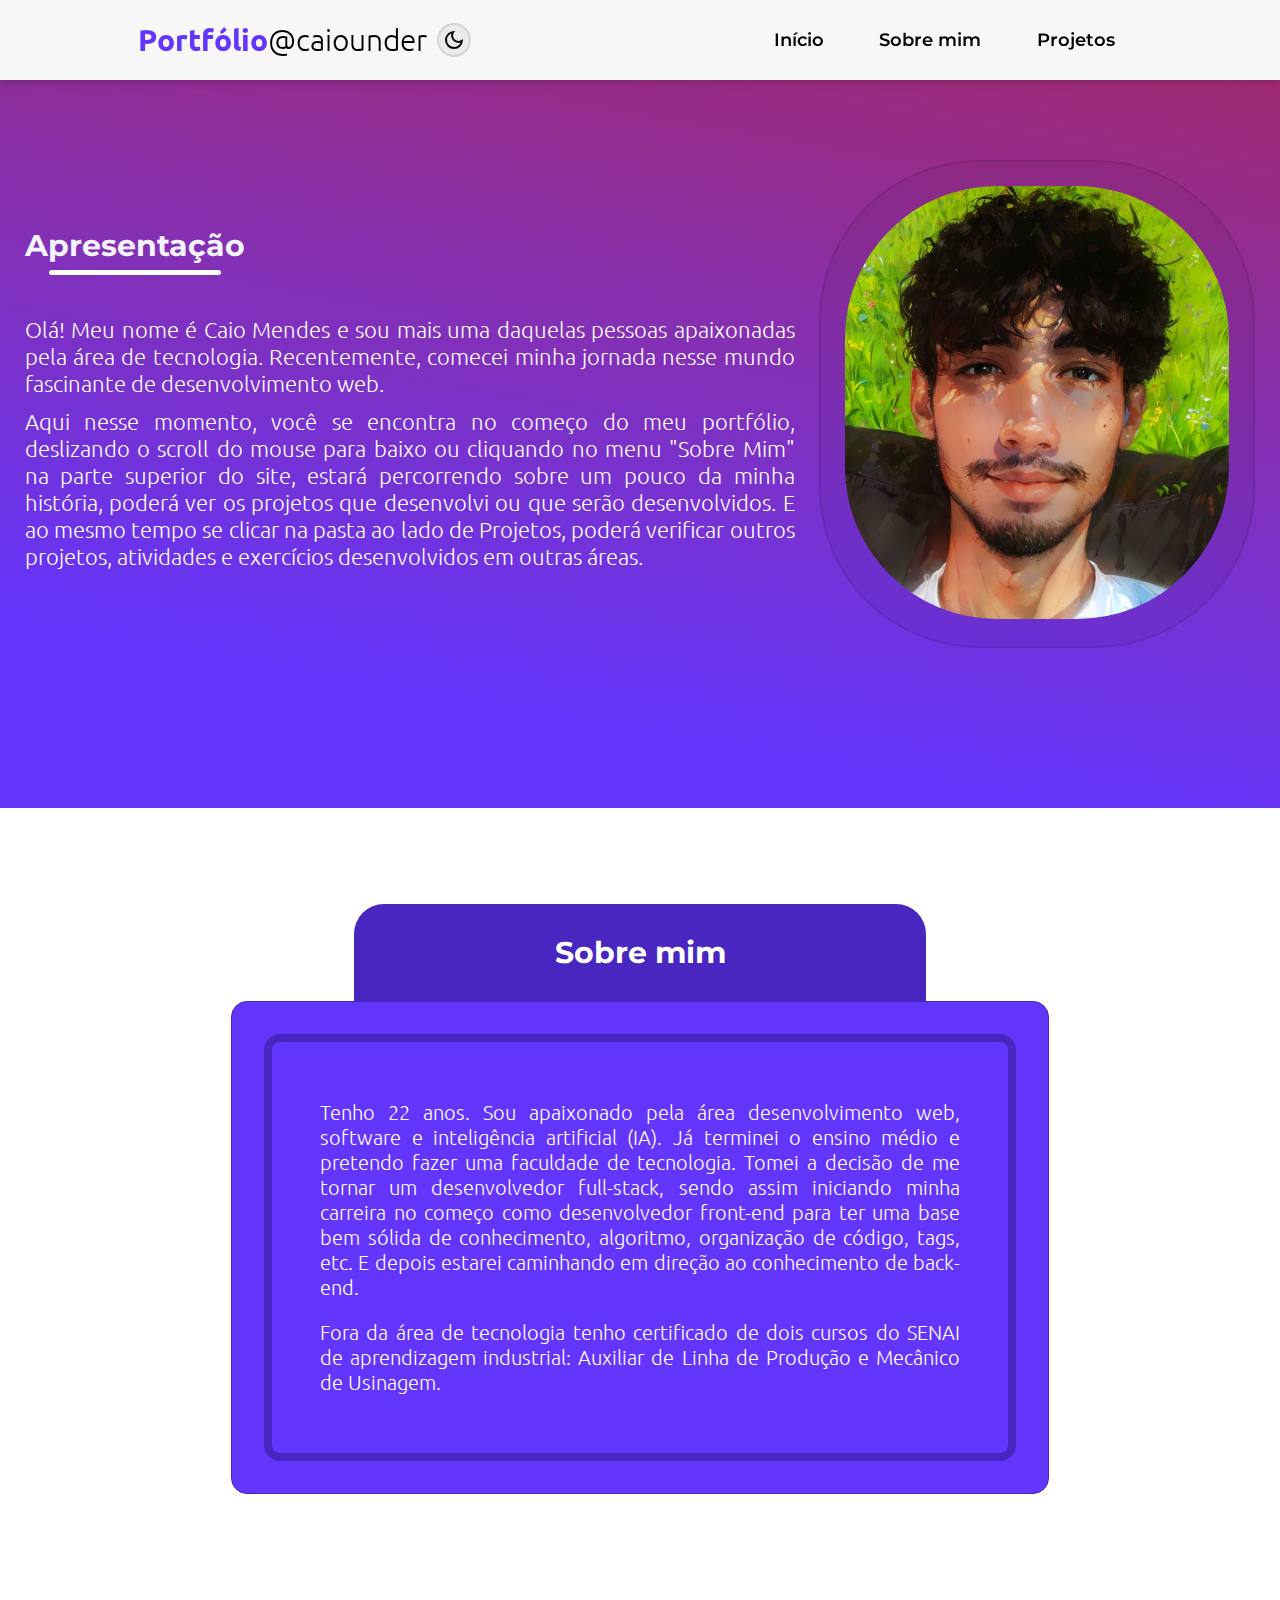
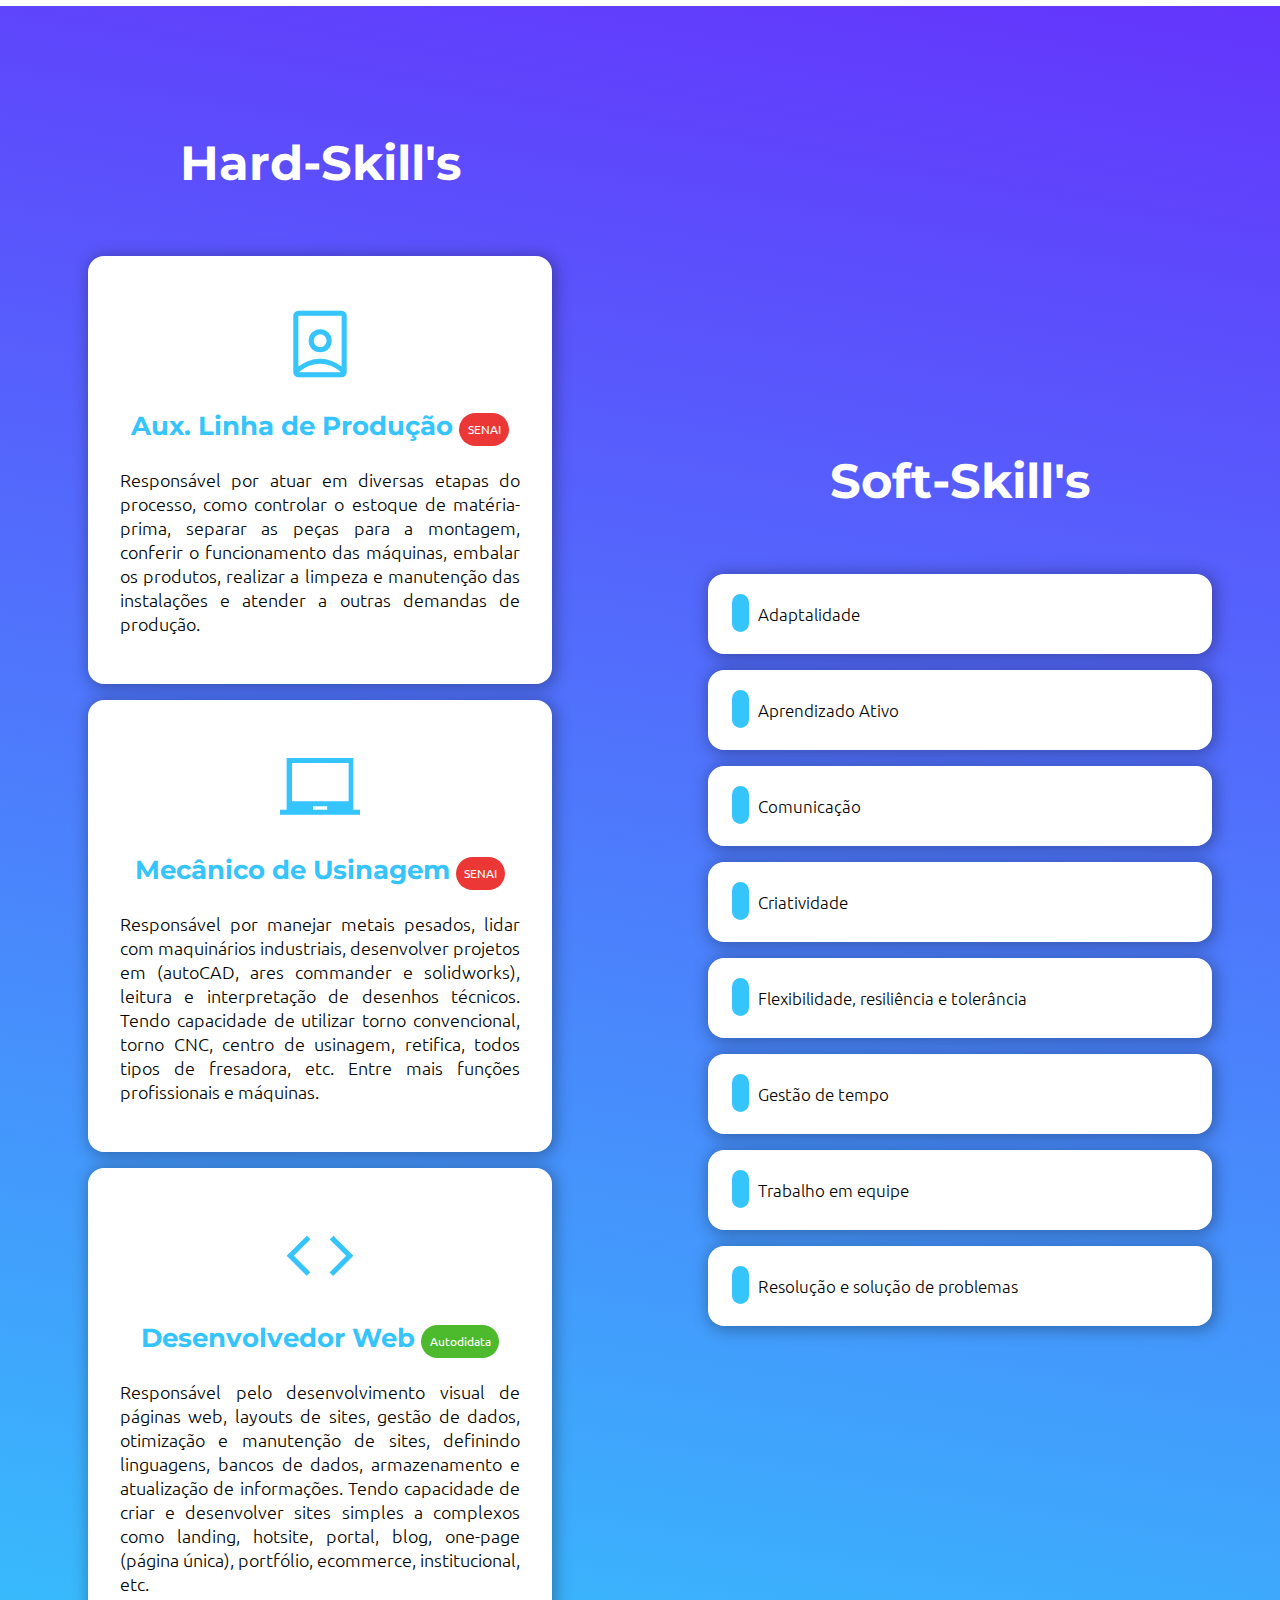
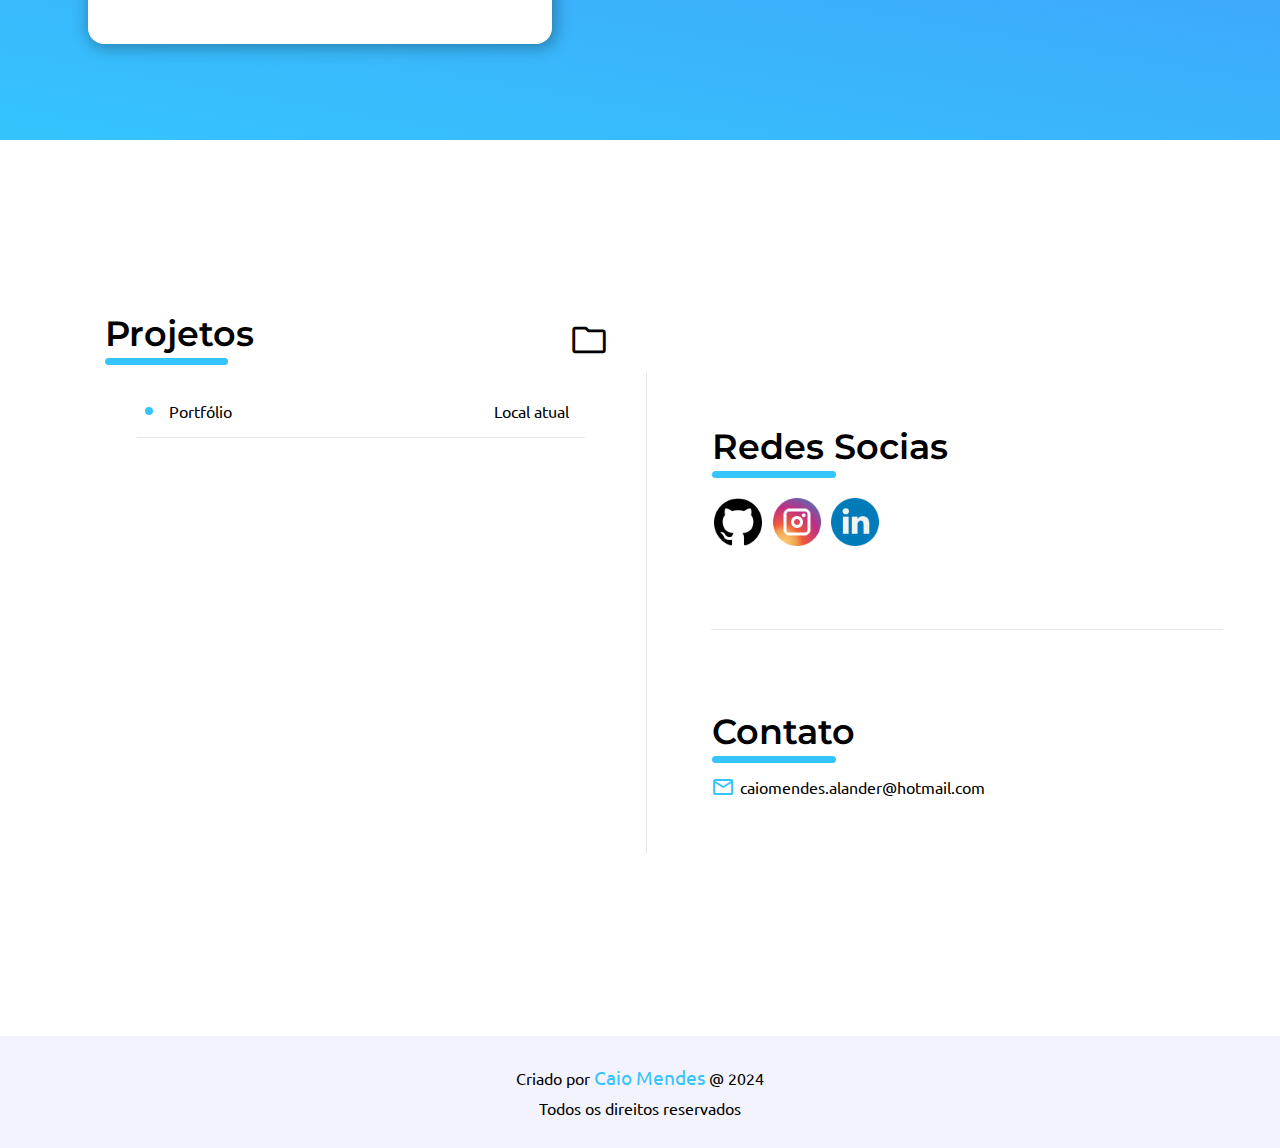
==== index.html @ 7d86c6b4 "portfolio-v1-ok" ====
<!DOCTYPE html>
<html lang="pt-br">
<head>
    <meta charset="UTF-8">
    <meta name="viewport" content="width=device-width, initial-scale=1.0">
    <!--Título da página-->
    <title>Portfólio - Caio Mendes</title>
    <!--Icone-->
    <link rel="apple-touch-icon" sizes="180x180" href="./img/icon/apple-touch-icon.png">
    <link rel="icon" type="image/png" sizes="32x32" href="./img/icon/favicon-32x32.png">
    <link rel="icon" type="image/png" sizes="16x16" href="./img/icon/favicon-16x16.png">
    <!--CSS-->
    <link rel="stylesheet" href="./css/default.css">
    <link rel="stylesheet" href="./css/theme-light.css">
    <!--Google Icon-->
    <link rel="stylesheet" href="https://fonts.googleapis.com/css2?family=Material+Symbols+Outlined:opsz,wght,FILL,GRAD@20..48,100..700,0..1,-50..200" />
</head>
<body>
    <header>
        <div class="titulo-theme">
            <!--Título / Banner Simples-->
            <div class="titulo">Portfólio<span>@caiounder</span></div>
            <div class="titulo titulo-mobile">@caiounder</div>
            <!--Altera o tema da página-->
            <div class="theme"><span class="material-symbols-outlined">dark_mode</span></div>
        </div>
        <div class="menu">
            <ul>
                <li><a href="#presentation">Início</a></li>
                <li><a href="#aboutme">Sobre mim</a></li>
                <li><a href="#projects">Projetos</a></li>
                <!--<li><a href="#development">Desenvolvimento</a></li>--> <!--Adicionando futuramente-->
            </ul>
        </div>
        <div class="menu-mobile"><span class="material-symbols-outlined">menu</span>
            <ul class="sub-menu" id="sub-menu">
                <a href="#presentation"><li>Início</li></a>
                <a href="#aboutme"><li>Sobre mim</li></a>
                <a href="#projects"><li>Projetos</li></a>
                <!--<li><a href="#development">Desenvolvimento</a></li>--> <!--Adicionando futuramente-->
            </ul>
        </div>
    </header>

    <main>
        <section class="config presentation" id="presentation"> <!--Apresentação-->
            <div class="person-photo photo-top">
                <div class="config-photo">
                    <img src="./img/person-photo.png" alt="">
                    <span class="material-symbols-outlined">person</span>
                </div>
            </div>
            <div class="text-apresentation">
                <h1>Apresentação<div class="linha"></div></h1>
                <p> Olá! Meu nome é Caio Mendes e sou mais uma daquelas pessoas apaixonadas pela área de tecnologia. Recentemente, 
                    comecei minha jornada nesse mundo fascinante de desenvolvimento web. </p>
                <p> Aqui nesse momento, você se encontra 
                    no começo do meu portfólio, deslizando o scroll do mouse para baixo ou cliquando no menu "Sobre Mim" na parte superior do site, 
                    estará percorrendo sobre um pouco da minha história, poderá ver os projetos que desenvolvi ou que serão desenvolvidos. 
                    E ao mesmo tempo se clicar na pasta ao lado de Projetos, poderá verificar outros projetos, atividades e exercícios desenvolvidos em outras áreas.</p>
            </div>
            <div class="person-photo">
                <div class="config-photo photo-right">
                    <img src="./img/person-photo.png" alt="">
                    <span class="material-symbols-outlined">person</span>
                </div>
            </div>
        </section>

        <section class="config aboutme" id="aboutme"> <!--Sobre mim-->
            <h1>Sobre mim</h1>
            <div class="aboutme-estilo">
                <div class="aboutme-text">
                    <p> Tenho 22 anos. Sou apaixonado pela área desenvolvimento web, software e inteligência artificial (IA). 
                        Já terminei o ensino médio e pretendo fazer uma faculdade de tecnologia. Tomei a decisão de me tornar um desenvolvedor 
                        full-stack, sendo assim iniciando minha carreira no começo como desenvolvedor front-end para ter uma base bem sólida de 
                        conhecimento, algoritmo, organização de código, tags, etc. E depois estarei caminhando em direção ao conhecimento de back-end.
                    </p>
                    <p> Fora da área de tecnologia tenho certificado de dois cursos do SENAI de aprendizagem industrial: 
                        Auxiliar de Linha de Produção e Mecânico de Usinagem.
                    </p>
                </div>
            </div>

            <div class="aboutCareer">
                <!--Hard-skils-->
                <div class="skillgeral hard-skill">
                    <h1>Hard-Skill's<!--<button>@o que é?</button>--></h1>
                    <div class="card-hardskill">
                        <div class="card auxiliarProducao">
                            <span class="material-symbols-outlined google-icon">person_book</span>
                            <h1>Aux. Linha de Produção<span>SENAI</span></h1>
                            <p> Responsável por atuar em diversas etapas do processo, como controlar o estoque de matéria-prima, 
                                separar as peças para a montagem, conferir o funcionamento das máquinas, embalar os produtos, 
                                realizar a limpeza e manutenção das instalações e atender a outras demandas de produção. </p>
                            <button>Ler mais...</button>
                        </div>
                        <div class="card mecanicoUsinagem">
                            <span class="material-symbols-outlined google-icon">Laptop_Chromebook</span>
                            <h1>Mecânico de Usinagem<span>SENAI</span></h1>
                            <p> Responsável por manejar metais pesados, lidar com maquinários industriais, desenvolver projetos em 
                                (autoCAD, ares commander e solidworks), leitura e interpretação de desenhos técnicos. 
                                Tendo capacidade de utilizar torno convencional, torno CNC, centro de usinagem, retifica, todos tipos
                                de fresadora, etc. Entre mais funções profissionais e máquinas.</p>
                            <button>Ler mais...</button>
                        </div>
                        <div class="card desenvolvimentoWeb">
                            <span class="material-symbols-outlined google-icon">code</span>
                            <h1>Desenvolvedor Web<span>Autodidata</span></h1>
                            <p> Responsável pelo desenvolvimento visual de páginas web, layouts de sites, gestão de dados, otimização e manutenção de sites, 
                                definindo linguagens, bancos de dados, armazenamento e atualização de informações. Tendo capacidade de criar e desenvolver 
                                sites simples a complexos como landing, hotsite, portal, blog, one-page (página única), portfólio, ecommerce, institucional, etc.</p>
                            <button>Ler mais...</button>
                        </div>
                    </div>
                </div>
                <!--Soft-Skilss-->
                <div class="skillgeral soft-skill">
                    <h1>Soft-Skill's<!--<button>@o que é?</button>--></h1>
                    <ul>
                        <li class="card miniatura"><p><span></span>Adaptalidade</p></li>
                        <li class="card miniatura"><p><span></span>Aprendizado Ativo</p></li>
                        <li class="card miniatura"><p><span></span>Comunicação</p></li>
                        <li class="card miniatura"><p><span></span>Criatividade</p></li>
                        <li class="card miniatura"><p><span></span>Flexibilidade, resiliência e tolerância</p></li>
                        <li class="card miniatura"><p><span></span>Gestão de tempo</p></li>
                        <li class="card miniatura"><p><span></span>Trabalho em equipe</p></li>
                        <li class="card miniatura"><p><span></span>Resolução e solução de problemas</p></li>
                    </ul>
                </div>
            </div>
        </section>

        <section class="config projects" id="projects"> <!--Projetos-->
            <div class="e-project my-projects"> <!--Meus projetos-->
                <div class="title-link"><h1>Projetos<div class="linha estilo2"></div></h1> <a href="#"><span class="material-symbols-outlined icon-link">folder</span></a></div>
                <div class="list-projects">
                    <ul>
                        <li class="name-projects"><p><span></span>Portfólio</p><button class="btn-atual">Local atual</button></li>
                    </ul>
                </div>
            </div>
            <div class="linha divisao"></div>
            <div class="e-project my-rSocial"> <!--Redes sociais-->
                <h1>Redes Socias <div class="linha estilo2"></div></h1>
                <div class="rSocial-atual">
                    <div class="rSocial-one">
                        <a href="https://github.com/caiounder"><img src="./img/icon_redes_sociais/icone_github.png" alt=""></a>
                        <a href="https://www.instagram.com/caio.under/"><img src="./img/icon_redes_sociais/icone_instagram.png" alt=""></a>
                        <a href="https://www.linkedin.com/in/caio-mendes-825a64232?utm_source=share&utm_campaign=share_via&utm_content=profile&utm_medium=android_app"><img src="./img/icon_redes_sociais/icone_linkedin.png" alt=""></a>
                    </div>
                </div>
                <div class="linha estilo3"></div>
                <h1 class="cnt-h1">Contato <div class="linha estilo2"></div></h1>
                <div class="contato">
                    <p><span class="material-symbols-outlined">email</span>caiomendes.alander@hotmail.com</p>
                    <p style="display: none;"><span class="material-symbols-outlined">call</span>+55</p>
                </div>
            </div>
        </section>

        <section class="config development" id="development"> <!--Sobre as linguagens-->
            <div class="conhecimento-atual"></div>
            <div class="planejamento-futuro"></div>
        </section>
    </main>

    <footer>
        <p>Criado por <span>Caio Mendes</span> @ 2024 </p> 
        <p>Todos os direitos reservados</p>
    </footer>
</body>
</html>
---- css/default.css ----
@charset "UTF-8"; /*Deixar ou retirar por sua preferência*/
@import url('https://fonts.googleapis.com/css2?family=Montserrat:ital,wght@0,100..900;1,100..900&family=Ubuntu:ital,wght@0,300;0,400;0,500;0,700;1,300;1,400;1,500;1,700&display=swap');

/* 
Esse arquivo css é necessário para ser como uma padronização, caso houver além de uma página, 
evitando a necessidade de colocar o mesmo tipo de formatação css, não sendo necessário refazer o mesmo objetivo.

E por questão de organização.
*/

:root { 
    /*Paleta de cores*/
    --azul-marinho-claro: #3585FC;
    --azul-marinho: #3546FC;
    --azul-claro: #35C4FC;
    --cinza-azul: #F2F3FC;
    --cinza-roxo: #ebe0ff;
    --roxo-azul: #6435FC;
    --roxo-claro: #A635FC;
    --roxo-meio-escuro: rgba(81, 11, 212, 0.7); /* opacity padrão 0.7 para deixar meio claro*/
}

* {
    /*Retirando qualquer modificação padrão*/
    margin: 0;
    padding: 0;
    user-select: none;
    /*Efeito geral*/
    scroll-behavior: smooth;
    transition: all .2s ease-in-out;
    /*Estilo padrão da letra*/
    font-family: "Ubuntu", sans-serif;
    font-weight: 400;
    font-style: normal;
}

body {
    /*Toda tela visível*/
    height: 100vh;
    width: 100vw;
    /*Configurações extra*/
    overflow-x: hidden; 
}

button {
    border: none;
    background: none;

    font-size: 22px;
    cursor: pointer;
}

ul li {
    /*tirando bolinha padrão*/
    list-style-type: none;
}
---- css/theme-light.css ----
/*Thema Claro*/
header {
    /*Alinhamento do conteúdo*/
    align-items: center;
    display: flex;
    justify-content:space-around;
    /*Sobreamento/Efeito Sombra*/
    box-shadow: 0em .05em .5em .1em rgba(0, 0, 0, 0.2);
    /*Tamanho e altura*/
    height: 5em;
    width: 100vw;
    /*Posição padrão: relative | background: #fff*/
    position: fixed;
    background-color: rgb(247, 247, 247);
}

/*Configurações Menu*/
/*Título*/
.titulo-theme, .menu, .menu ul { 
    align-items: center;
    display: flex;
}

.titulo {
    /*Cor | Tamanho (px)| Negrito (100-900)*/
    color: var(--roxo-azul);
    font-size: 30px;
    font-weight: 600;
}

.titulo span {
    /*Cor nome | Negrito*/
    color: #000;
    font-weight: 300;
}

.titulo-mobile {
    display: none;
}

/*Menu*/
.menu li {
    /*Distancia | Estilo do lista*/
    margin: 0em 1.5em;
    list-style-type: none; /*none - nenhum*/
}

.menu li a {
    /*Cor | Tamanho*/
    color: #000;
    font-family: Montserrat, sans-serif;
    font-size: 18px;
    font-weight: 600;
    /*Decoração do link (tirando o subliminado)*/
    text-decoration: none;
    padding: 0em .2em;
}

.menu li a:hover { /*Ao passar o mouse em cima, alteração ocorre: */
    color: var(--azul-marinho);
    transition: all .2s ease-in-out;
}

/*Configuração de opção de thema*/
.theme {
    /*Alinhamento e centralização*/
    align-items: center;
    display: flex;
    justify-content: center;
    /*Fundo e borda*/
    background-color: rgba(0, 0, 0, 0.05);
    border: 2px solid rgba(0, 0, 0, 0.1);
    border-radius: 3em;
    /*Distancia do título e espaçamento*/
    margin-left: 1em;
    padding: 1em;
    /*Tamanho*/
    font-size: 10px; /*Não aconselho fazer isso, porém fiz por gostar do jeito que ficou*/
    height: 1em;
    width: 1em;
}

.theme:hover {/*Ao passar o mouse por cima: */
    /*Mudar icone*/
    color: #fff891;
    /*Alterar o cursor do mouse*/
    cursor: pointer;
    /*Alterar cor de fundo e borda*/
    background-color: rgba(0, 0, 0, .8);
    border: 2px solid rgba(0, 0, 0, .7);
    /*Na entrada de transição*/
    transition: all .0s ease;
}

/*Configurações menu mobile*/
.menu-mobile {
    display: none;
}

.menu-mobile span {
    font-size: 33px;
}

.menu-mobile:hover {
    transition: all 0s ease-in-out;
    color: var(--roxo-azul);
}

.menu-mobile:hover .sub-menu{
    display: block;
}

.sub-menu {
    display: none;
    position: absolute;
    margin-top: 1.5em;
}

.sub-menu li {
    background-color: rgb(247, 247, 247);
    border: .2em solid rgb(247, 247, 247);
    border-radius: 1em;
    font-weight: 600;
    padding: .5em 1em;
    margin-top: .5em;
    margin-left: -1em;
    
    box-shadow: 0em .05em .3em .05em rgba(0, 0, 0, .5);
}

.sub-menu a {
    color: rgba(29, 1, 94, 0.8);
    text-decoration: none;
}

.sub-menu li:hover {
    color: #fff;
    font-weight: 600;
    background-color: #4a26c0;
}

main {
    width: 100vw;
}

.config {
    align-items: center;
    display: flex;
    flex-direction: column;
    justify-content: center;
    
    padding: 1.5em;
}

/*Configurações Apresentação*/
.presentation {
    /*Cor fundo*/
    background: linear-gradient(190deg, rgb(167, 42, 100), var(--roxo-azul) 65vw);
    /**/
    flex-direction: row;
    justify-content: space-evenly;
    /*Distanciamento interno padrão 3em 0em*/
    padding: 10em 0em;
    /*Distacimento top - caso position for fixed*/
    padding-top: 10em;
}

.text-apresentation h1 {
    /*Config fonte*/
    color: var(--cinza-azul);
    font-family: 'Montserrat', sans-serif;
    font-size: 30px;
    font-weight: 700;
    /*Posição*/
    padding-bottom: 1em;
}

/* Problema ocorrendo na linha em cima do título principal do header*/
/* Parte before deletado */

.linha { /*Utiliando div como linha costumizada | Problema do before resolvido*/
    /*Cor e formato*/
    background-color: #fff;
    border-radius: 1em;
    /*Tamanho e largura*/
    height: .17em;
    width: 5.75em;
    /*Posição*/
    margin-top: .2em;
    margin-left: .8em;
}

.text-apresentation p {
    color: #fff;
    /*Config font*/
    font-size: 22px;
    font-weight: 300;
    /*Tipo de texto (padrão: justify)*/
    text-align: justify;
    /*Largura do texto*/
    width: 35em;
    margin: .5em 0em;
}

.text-apresentation p span {
    color: var(--cinza-azul);
    font-family: 'Montserrat', sans-serif;
    font-weight: 600;
}

.config-photo {
    background: rgba(0, 0, 0, 0.05);
    border: .15em solid rgba(0, 0, 0, 0.1);
    border-radius: 10em;
    padding: 1em;
}

.config-photo img {
    border-radius: 10em;
    padding: .5em;
    width: 35vw;
}

.config-photo span {
    color: rgba(0, 0, 0, 0.5);
    font-size: 15em;

    display: none; /*Mudar para block, caso não houver foto*/
}

.photo-top {
    display: none;
}

/*Configurações Sobre Mim*/
.aboutme {
    background-color: hsl(0, 0%, 100%);
    padding: 0em 2em;
    padding-top: 6em;
}

.aboutme h1 {
    background-color: #4a26c0;
    color: #fff;
    font-family: 'Montserrat', sans-serif;
    font-size: 30px;
    font-weight: 700;
    text-align: center;
    padding: 1em;
    width: 40vw;
    border-radius: 1em 1em 0em 0em;
}

.aboutme-estilo {
    background: var(--roxo-azul);
    border: .1em solid #4a26c0;
    border-radius: 1em;
    padding: 1em;
    margin-bottom: 4em;
}

.aboutme-text {
    border-radius: 1em;
    border: .5em solid #4a26c0;
    padding: 3em;
    width: 50vw;

    margin: 1em;
}

.aboutme-text p {
    color: #fff;
    font-size: 20px;
    font-weight: 300;
    padding: .5em 0em;
    text-align: justify;
}

/*Configurações gerais de hard e soft skill*/
.aboutCareer {
    /*Alinhamento*/
    align-items: center;
    justify-content: space-around;
    /*Cor de fundo e espaçamento*/
    background: linear-gradient(10deg, var(--azul-claro), var(--roxo-azul));
    padding: 5em 0em;
    /*Flexibilidade, distância e largura*/
    display: flex;
    margin: 3em 0em;
    width: 100vw;
}

.aboutCareer h1 {
    font-size: 3em;
    background: none;
    margin: 0em;
    padding: 1em 0em;
}

/*Configurações gerais de alinhamento e button das skills*/
.skillgeral {
    align-items: center;
    display: flex;
    flex-direction: column;
    width: 100vw;
}

.skillgeral button {
    color: #17043b;
}

.skillgeral button:hover {
    color: #ffffff;
}

.skillgeral h1 button {
    font-size: .6em;
}

/*Configuração de todos os card*/
.card {
    /**/
    background-color: #fff;
    box-shadow: .1em .1em 1em .1em rgba(0, 0, 0, .3);
    border-radius: 1em;
    /**/
    margin: 1em;
    height: 20em;
    width: 30em;
}

.card p {
    font-size: 17px;
    font-weight: 300;
}

/*Configuração softskill*/
.miniatura {
    align-items: center;
    display: flex;
    justify-content: space-between;
    padding-left: 1.5em;

    height: 5em;
}

.miniatura span {
    background: var(--azul-claro);
    padding: .5em;
    border-radius: 2em;
    margin-right: .5em;
}

/*Retirado o butão saber mais - SoftSkills*/

.miniatura button:hover {
    color: var(--roxo-azul)
}

/*Configuração hardskill*/
.auxiliarProducao, .mecanicoUsinagem, .desenvolvimentoWeb {
    align-items: center;
    display: flex;
    flex-direction: column;
    justify-content: center;
    padding: 2em;
}

/*Configurações Card*/
.card-hardskill h1 {
    background: none;
    color: var(--azul-claro);
    font-size: 26px;
    font-family: 'Montserrat', sans-serif;
}

.card-hardskill h1 span {
    color: #fff;
    background-color: #ec3737;
    border-radius: 1.5em;
    font-size: 12px;
    font-family: 'Ubuntu', sans-serif;
    padding: .7em;
    margin-left: .5em;
}

.card-hardskill p {
    font-size: 18px;
    text-align: justify;
}

.card-hardskill span{
    color: var(--azul-claro);
    font-size: 5em;
}

.card-hardskill .card {
    width: 25em;
    padding: 3em 2em;
    height: auto;
}

.desenvolvimentoWeb h1 span {
    background-color: #4db92c;
}

.card-hardskill button {
    background: var(--azul-claro);
    color: #fff;

    border-radius: 1em;
    padding: .5em 1.5em;

    margin-top: 1em;
}

.card-hardskill button:hover {
    color: #fff;
    background-color: rgba(0, 110, 255, 0.7);
}

/*Configurações projetos*/
.projects {
    flex-direction: row;
    height: 50em;
}

.e-project {
    display: flex;
    margin: 0em 1em;
    width: 50vw;
    height: 75%;
}

.e-project h1 {
    font-size: 2.2em;
    font-family: 'Montserrat', sans-serif;
    font-weight: 600;
}

.estilo2 {
    background: var(--azul-claro);
    height: .2em;
    margin: .1em 0em;
    width: 3.5em;
}

/*Linha de divisão entre projetos e redes sociais*/
.divisao {
    background-color: rgba(0, 0, 0, .1);
    height: 30em;
    width: .1em;
}

/*Configurações Projetos*/
.my-projects, .my-rSocial {
    flex-direction: column;
    width: 40vw;
}

.title-link {
    align-items: center;
    display: flex;
    justify-content: space-between;
}

.title-link a span {
    padding: .2em;
    font-size: 2.5em;
}

.title-link a {
    border-radius: 1em;
    color: #000;
}

.title-link a:hover {
    color: #0b4881;
    background-color: #6bb8ff;

    transition: all .2s ease-in-out;

}

.name-projects {
    border-bottom: .1em solid rgba(0, 0, 0, .1);
    margin: 1em 2em;
    padding: .5em;

    display: flex;
    justify-content: space-between;
}

.name-projects p  {
    align-items: center;
    display: flex;
}

.name-projects span {
    background: var(--azul-claro);
    border-radius: 1em;
    height: .5em;
    width: .5em;
    
    margin-right: 1em;
}

.name-projects button {
    font-size: 16px;
    padding: .5em;
    border-radius: 1em;
}

.btn-atual {
    cursor: default;
}

.btn-acessar {
    border: .1em solid rgba(0, 0, 0, 0);
    padding: .5em;
    border-radius: 1em;
}

.btn-acessar:hover {
    border: .1em solid rgba(6, 184, 21, 0.5);
}

/*Configurações redes sociais*/
.my-rSocial {
    flex-direction: column;
    justify-content: center;
}

.my-rSocial .estilo3 {
   background-color: rgba(0, 0, 0, .1);
    height: 1px;
    width: 40vw;
    margin: 5em 3em;
}

.my-rSocial h1 {
    margin-left: 1.4em;
}

.rSocial-atual {
    margin-top: 1em;
    margin-left: 3em;
}

.rSocial-one a {
    margin: 0em .2em;
}

.rSocial-one img {
    width: 3em;
}

.contato {
    margin-top: .5em;
    margin-left: 3em;
    flex-direction: column;
}

.contato p {
    align-items: center;
    display: flex;
}

.contato span {
    color: var(--azul-claro);
    margin-right: .2em;
}
 
/*Configurações desenvolvimento*/
.development {
    background: linear-gradient(to bottom, var(--azul-claro), var(--cinza-azul));

    height: 50em;
}

/*Configurações footer*/
footer {
    /**/
    align-items: center;
    display: flex;
    flex-direction: column;
    justify-content: center;
    /**/
    background: var(--cinza-azul);
    /**/
    height: 7em;
    width: 100vw;
}

footer p:first-of-type {
    padding-bottom: .5em;
}

footer p span {
    color: var(--azul-claro);
    font-size: 19px;
    font-weight: 400;
}

/*Retirado, planejamento futuro adicionar*/
.development, .card button, .btn-acessar { 
    display: none;
}

/*Responsividade de telas*/
@media screen and (max-width: 1550px) {
    .config-photo img {
        width: 30vw;
    }

    @media screen and (max-width: 1390px) {
        .config-photo img {
            width: 30vw;
        }
    }

    @media screen and (max-width: 1250px) {
        .config-photo {
            padding: .5em;
        }

        .text-apresentation p {
            width: 30em;
        }

        .aboutCareer {
            flex-direction: column;
        }

        .card-hardskill .card, .card-hardskill {
            margin-bottom: 2em;
        }

        .card h1 {
            width: 15em;
        }

        .card-hardskill {
            display: flex;
            flex-direction: row;
        }
    
        .card-hardskill .card {
            align-items: center;
            display: flex;
            justify-content: start;
            width: 25vw;
            height: 33em;
        }
    
        .card-hardskill span {
            margin-left: 1vw;
        }
    
        .card-hardskill .card h1 {
            align-items: center;
            display: flex;
            flex-direction: column;
            justify-content: center;
    
            font-size: 20px;
        }
    
        .card-hardskill .card h1 span {
            margin-top: 1em;
            width: 10vw;
        }
    }
}

@media screen and (max-width: 1150px) {
    .presentation {
        flex-direction: column;
    }

    .photo-right {
        display: none;
    }

    .photo-top {
        display: block;
    }

    .config-photo img{
        width: 25em;
    }

    .text-apresentation {
        margin-top: 3em;
    }

    .card-hardskill .card {
        margin: 0em .7em;
        width: 22.5vw;
        height: auto;
    }

    .card-hardskill .card h1 {
        font-size: 18px;
    }

    .card-hardskill .card p {
        font-size: 16px;
    }

    .projects {
        flex-direction: column;
    }

    .my-projects, .my-rSocial {
        margin-top: 4em;
        margin-left: -25vw;
    }

    .my-rSocial {
        margin-top: -5em;
    }

    .my-rSocial .estilo3  {
        display: none;
    }

    .my-rSocial h1 {
        margin-left: 0em;
    }

    .title-link {
        width: 70vw;
    }
    
    .cnt-h1 {
        margin-top: 1em;
    }

    .rSocial-one {
        margin-left: -1em;
    }

    .name-projects {
        width: 65vw;
    }

    .divisao {
        display: none;
    }
}

@media screen and (max-width: 980px) {
    header .menu {
        display: none;
    }

    header .menu-mobile {
        display: block;
    }
}

@media screen and (max-width: 820px) {
    .sub-menu {
        margin-left: -10vw;
    }

    .config-photo {
        padding: 0em;
    }

    .text-apresentation p {
        font-size: 20px;
        width: 80vw;
    }

    .aboutme h1 {
        font-size: 28px;
        width: 50vw;
    }

    .aboutme-estilo {
        background: var(--roxo-azul);
        padding: .2em;
    }

    .aboutme-text {
        color: #fff;
        width: 60vw;
    }

    .aboutme-text p {
        font-size: 20px;
    }

    .aboutCareer h1 {
        background: none;
        font-size: 2.5em;
    }

    .card-hardskill {
        flex-direction: column;
    }

    .card-hardskill .card {
        margin: 1em 0em;
        width: 25em;
    }

    .card-hardskill .card h1 {
        font-size: 25px;
        width: 100%;
    }

    .card-hardskill .card p {
        font-size: 18px;
    }

    .card-hardskill .card h1 span {
        width: 7em;
    }

    .miniatura {
        width: 75vw;
    }

    .my-projects, .my-rSocial {
        margin-left: -30vw;
    }
}

@media screen and (max-width: 600px) {
    .sub-menu {
        margin-left: -15vw;
    }

    .person-photo img {
        width: 25em;
    }

    .text-apresentation {
        margin-top: 4em;
    }

    .text-apresentation p {
        width: 20em;
    }

    .aboutme-text {
        padding: 2em;
    }

    .aboutme-text p {
        font-size: 18px;
    }

    .e-project h1 {
        width: 50vw;
    }

    .card-hardskill .card {
        width: 60vw;
    }
}

@media screen and (max-width: 550px) {
    .config-photo {
        border-radius: 5em;
    }

    .person-photo img {
        border-radius: 5em;
        width: 75vw;
    }

    .text-apresentation p {
        width: 80vw;
    }

    .aboutme h1 {
        padding: .8em;
    }

    .aboutme-text {
        width: 70vw;
    }

    .aboutCareer h1 {
        width: 90vw;
    }

    .card-hardskill .card h1 {
        font-size: 20px;
    }

    .card-hardskill .card p {
        font-size: 16px;
    }

    .miniatura p {
        font-size: 16px;
    }

    .e-project h1 {
        width: 80vw;
    }

    .name-projects {
        margin: .5em 0em;
        margin-left: .5em;
        width: 75vw;
    }

    .title-link {
        width: 80vw;
    }

    .rSocial-atual {
        margin: 1em 1.5em;
        width: 75vw;
    }
}

@media screen and (max-width: 410px) {
    .titulo {
        display: none;
    }

    .titulo-mobile {
        display: block;
    }
    
    .text-apresentation h1 {
        font-size: 25px;
    }

    .text-apresentation p {
        font-size: 18px;
    }

    .aboutme-text {
        padding: 1em;
    }
    
    .aboutme h1 {
        font-size: 20px;
    }

    .aboutme p {
        font-size: 16px;
    }

    .aboutCareer h1 {
        font-size: 2em;
    }

    .card-hardskill .card h1 {
        font-size: 18px;
    }

    .card-hardskill .card p {
        font-size: 14px;
    }

    .miniatura p {
        font-size: 14px;
    }
}
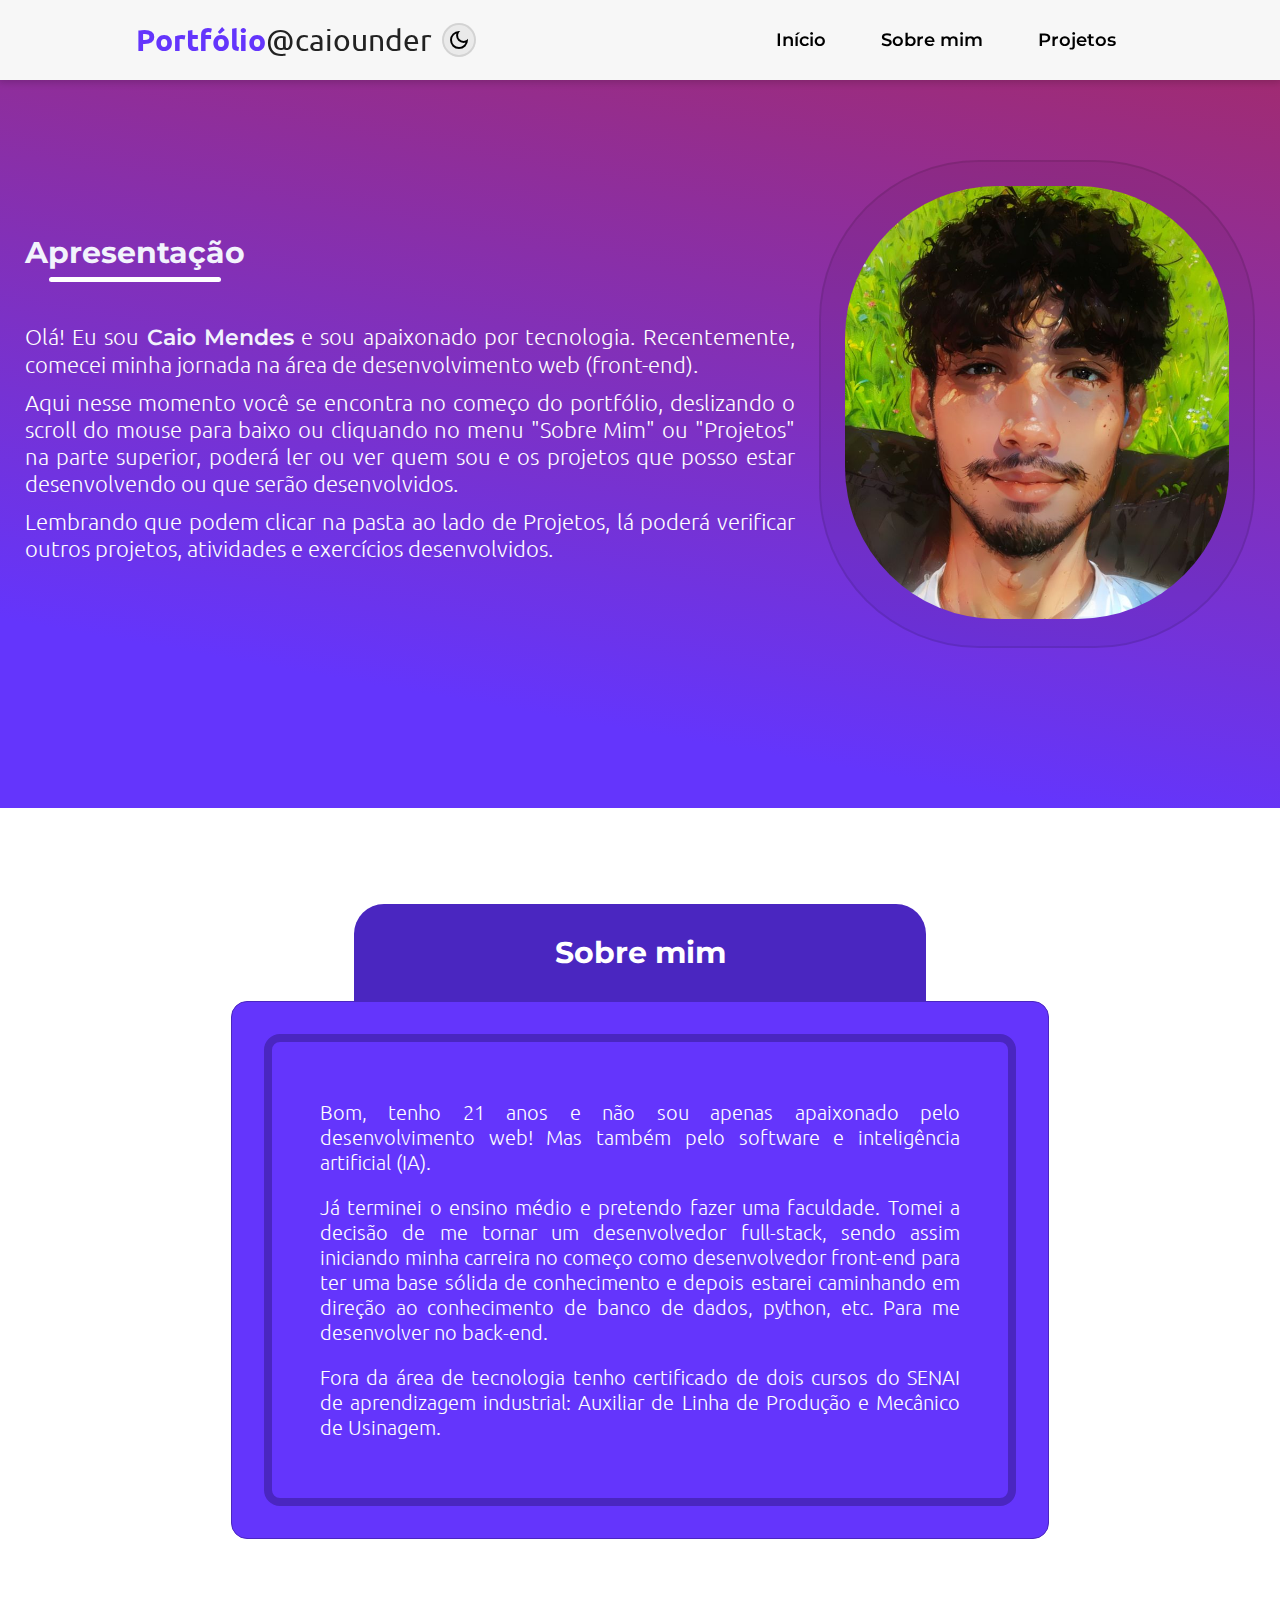
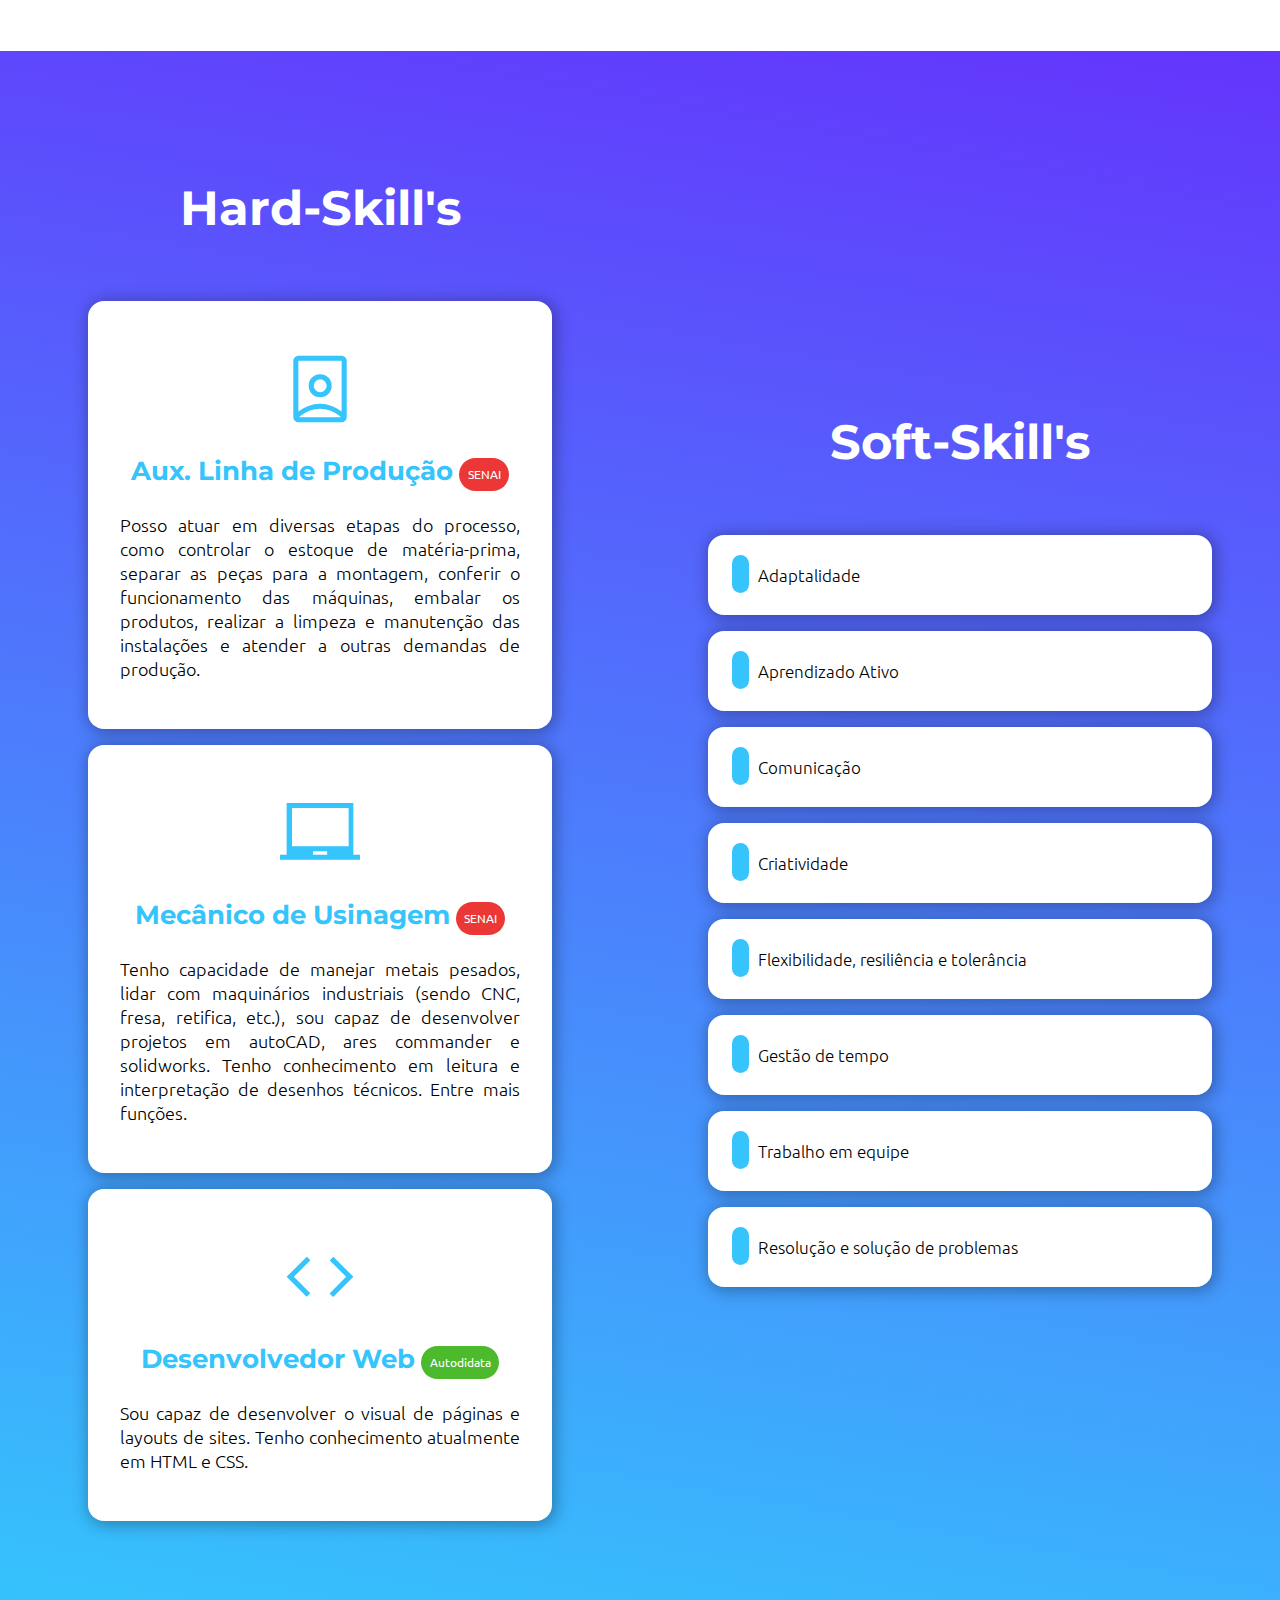
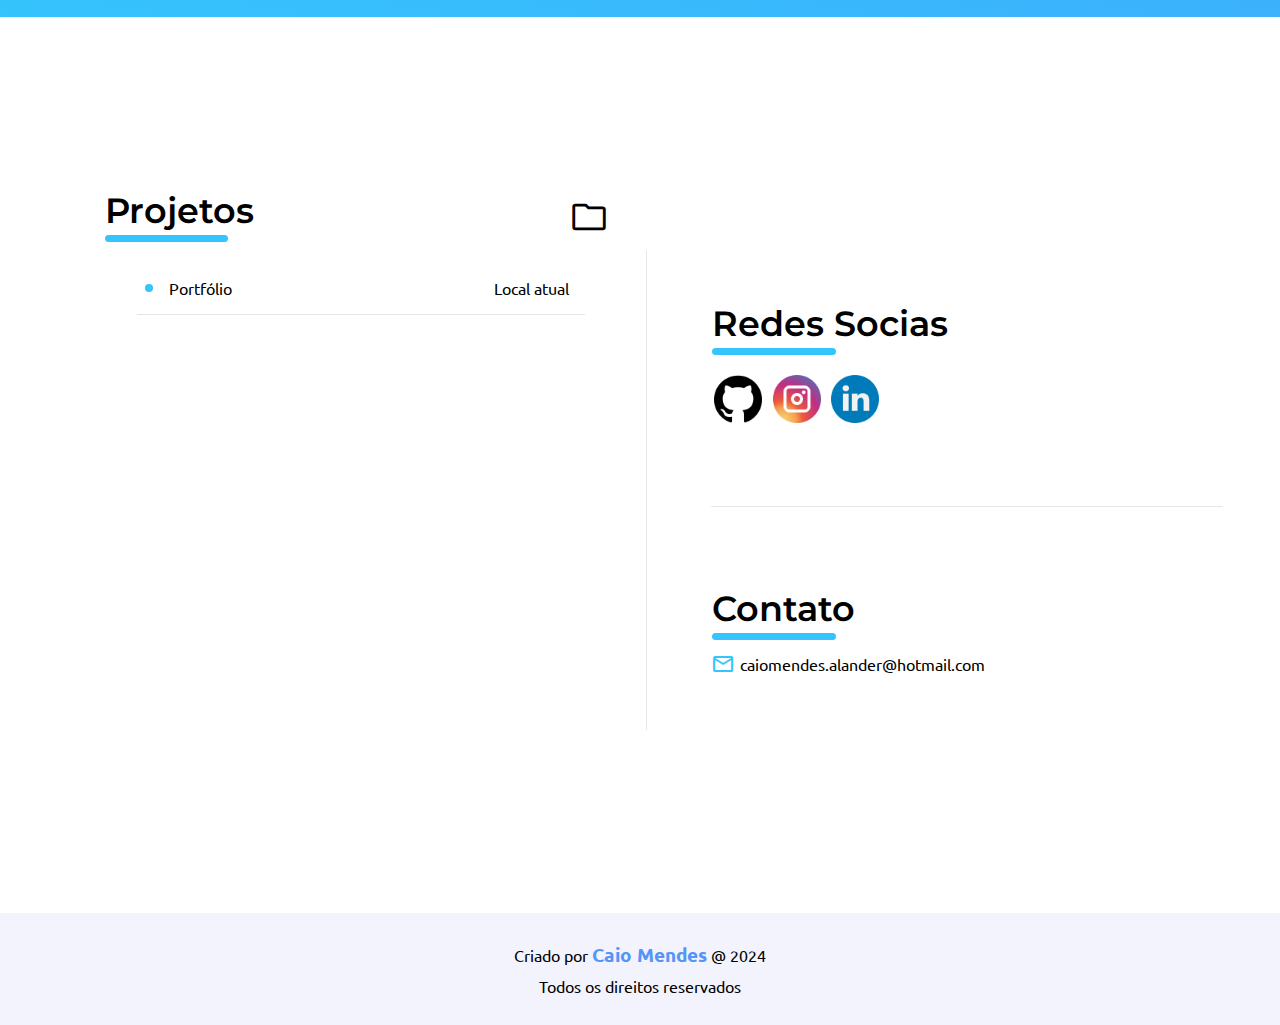
==== commit 504d8e58: "algumas alterações, retirando algumas coisas do html e alterando o icone do site" ====
--- a/index.html
+++ b/index.html
@@ -19,7 +19,7 @@
     <header>
         <div class="titulo-theme">
             <!--Título / Banner Simples-->
-            <div class="titulo">Portfólio<span>@caiounder</span></div>
+            <div class="titulo">Portfólio<span><a href="https://github.com/caiounder">@caiounder</a></span></div>
             <div class="titulo titulo-mobile">@caiounder</div>
             <!--Altera o tema da página-->
             <div class="theme"><span class="material-symbols-outlined">dark_mode</span></div>
@@ -52,12 +52,11 @@
             </div>
             <div class="text-apresentation">
                 <h1>Apresentação<div class="linha"></div></h1>
-                <p> Olá! Meu nome é Caio Mendes e sou mais uma daquelas pessoas apaixonadas pela área de tecnologia. Recentemente, 
-                    comecei minha jornada nesse mundo fascinante de desenvolvimento web. </p>
-                <p> Aqui nesse momento, você se encontra 
-                    no começo do meu portfólio, deslizando o scroll do mouse para baixo ou cliquando no menu "Sobre Mim" na parte superior do site, 
-                    estará percorrendo sobre um pouco da minha história, poderá ver os projetos que desenvolvi ou que serão desenvolvidos. 
-                    E ao mesmo tempo se clicar na pasta ao lado de Projetos, poderá verificar outros projetos, atividades e exercícios desenvolvidos em outras áreas.</p>
+                <p> Olá! Eu sou <span>Caio Mendes</span> e sou apaixonado por tecnologia. Recentemente, 
+                    comecei minha jornada na área de desenvolvimento web (front-end). </p>
+                <p> Aqui nesse momento você se encontra no começo do portfólio, deslizando o scroll do mouse para baixo ou cliquando no menu "Sobre Mim" ou "Projetos" na parte superior, 
+                    poderá ler ou ver quem sou e os projetos que posso estar desenvolvendo ou que serão desenvolvidos. </p>
+                <p> Lembrando que podem clicar na pasta ao lado de Projetos, lá poderá verificar outros projetos, atividades e exercícios desenvolvidos.</p>
             </div>
             <div class="person-photo">
                 <div class="config-photo photo-right">
@@ -71,14 +70,12 @@
             <h1>Sobre mim</h1>
             <div class="aboutme-estilo">
                 <div class="aboutme-text">
-                    <p> Tenho 22 anos. Sou apaixonado pela área desenvolvimento web, software e inteligência artificial (IA). 
-                        Já terminei o ensino médio e pretendo fazer uma faculdade de tecnologia. Tomei a decisão de me tornar um desenvolvedor 
-                        full-stack, sendo assim iniciando minha carreira no começo como desenvolvedor front-end para ter uma base bem sólida de 
-                        conhecimento, algoritmo, organização de código, tags, etc. E depois estarei caminhando em direção ao conhecimento de back-end.
-                    </p>
+                    <p> Bom, tenho 21 anos e não sou apenas apaixonado pelo desenvolvimento web! Mas também pelo software e inteligência artificial (IA). </p>
+                    <p> Já terminei o ensino médio e pretendo fazer uma faculdade. Tomei a decisão de me tornar um desenvolvedor 
+                        full-stack, sendo assim iniciando minha carreira no começo como desenvolvedor front-end para ter uma base sólida de 
+                        conhecimento e depois estarei caminhando em direção ao conhecimento de banco de dados, python, etc. Para me desenvolver no back-end. </p>
                     <p> Fora da área de tecnologia tenho certificado de dois cursos do SENAI de aprendizagem industrial: 
-                        Auxiliar de Linha de Produção e Mecânico de Usinagem.
-                    </p>
+                        Auxiliar de Linha de Produção e Mecânico de Usinagem. </p>
                 </div>
             </div>
 
@@ -90,7 +87,7 @@
                         <div class="card auxiliarProducao">
                             <span class="material-symbols-outlined google-icon">person_book</span>
                             <h1>Aux. Linha de Produção<span>SENAI</span></h1>
-                            <p> Responsável por atuar em diversas etapas do processo, como controlar o estoque de matéria-prima, 
+                            <p> Posso atuar em diversas etapas do processo, como controlar o estoque de matéria-prima, 
                                 separar as peças para a montagem, conferir o funcionamento das máquinas, embalar os produtos, 
                                 realizar a limpeza e manutenção das instalações e atender a outras demandas de produção. </p>
                             <button>Ler mais...</button>
@@ -98,19 +95,15 @@
                         <div class="card mecanicoUsinagem">
                             <span class="material-symbols-outlined google-icon">Laptop_Chromebook</span>
                             <h1>Mecânico de Usinagem<span>SENAI</span></h1>
-                            <p> Responsável por manejar metais pesados, lidar com maquinários industriais, desenvolver projetos em 
-                                (autoCAD, ares commander e solidworks), leitura e interpretação de desenhos técnicos. 
-                                Tendo capacidade de utilizar torno convencional, torno CNC, centro de usinagem, retifica, todos tipos
-                                de fresadora, etc. Entre mais funções profissionais e máquinas.</p>
+                            <p> Tenho capacidade de manejar metais pesados, lidar com maquinários industriais (sendo CNC, fresa, retifica, etc.),
+                                sou capaz de desenvolver projetos em autoCAD, ares commander e solidworks. Tenho conhecimento em leitura e interpretação de desenhos técnicos. 
+                                Entre mais funções.</p>
                             <button>Ler mais...</button>
                         </div>
                         <div class="card desenvolvimentoWeb">
                             <span class="material-symbols-outlined google-icon">code</span>
                             <h1>Desenvolvedor Web<span>Autodidata</span></h1>
-                            <p> Responsável pelo desenvolvimento visual de páginas web, layouts de sites, gestão de dados, otimização e manutenção de sites, 
-                                definindo linguagens, bancos de dados, armazenamento e atualização de informações. Tendo capacidade de criar e desenvolver 
-                                sites simples a complexos como landing, hotsite, portal, blog, one-page (página única), portfólio, ecommerce, institucional, etc.</p>
-                            <button>Ler mais...</button>
+                            <p> Sou capaz de desenvolver o visual de páginas e layouts de sites. Tenho conhecimento atualmente em HTML e CSS.</p>
                         </div>
                     </div>
                 </div>
@@ -133,7 +126,7 @@
 
         <section class="config projects" id="projects"> <!--Projetos-->
             <div class="e-project my-projects"> <!--Meus projetos-->
-                <div class="title-link"><h1>Projetos<div class="linha estilo2"></div></h1> <a href="#"><span class="material-symbols-outlined icon-link">folder</span></a></div>
+                <div class="title-link"><h1>Projetos<div class="linha estilo2"></div></h1> <a href="./pages/projects.html"><span class="material-symbols-outlined icon-link">folder</span></a></div>
                 <div class="list-projects">
                     <ul>
                         <li class="name-projects"><p><span></span>Portfólio</p><button class="btn-atual">Local atual</button></li>
--- a/css/theme-light.css
+++ b/css/theme-light.css
@@ -32,6 +32,15 @@
     /*Cor nome | Negrito*/
     color: #000;
     font-weight: 300;
+}
+
+.titulo span a {
+    text-decoration: none;
+    color: #222222;
+}
+
+.titulo span a:hover {
+    color: rgba(0, 0, 0, .6);
 }
 
 .titulo-mobile {
@@ -597,9 +606,9 @@
 }
 
 footer p span {
-    color: var(--azul-claro);
+    color: #5495f7;
     font-size: 19px;
-    font-weight: 400;
+    font-weight: 600;
 }
 
 /*Retirado, planejamento futuro adicionar*/
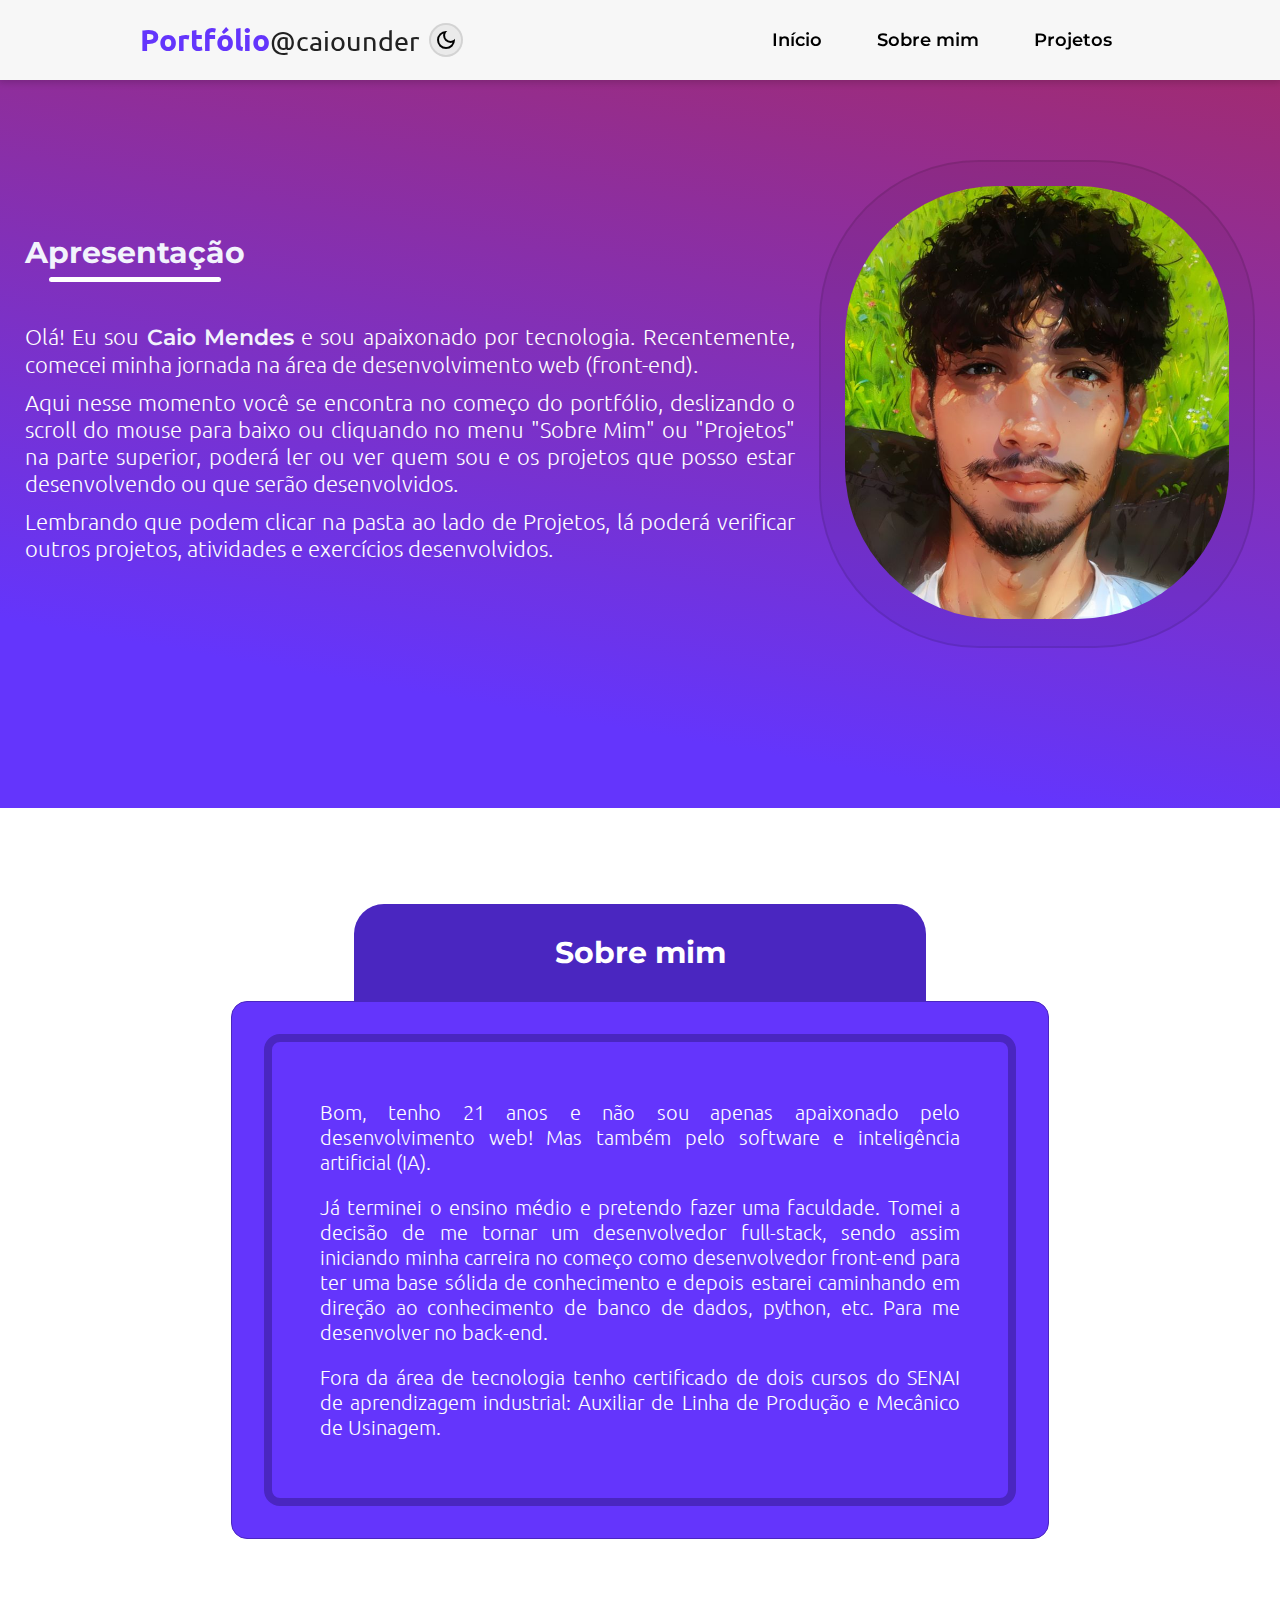
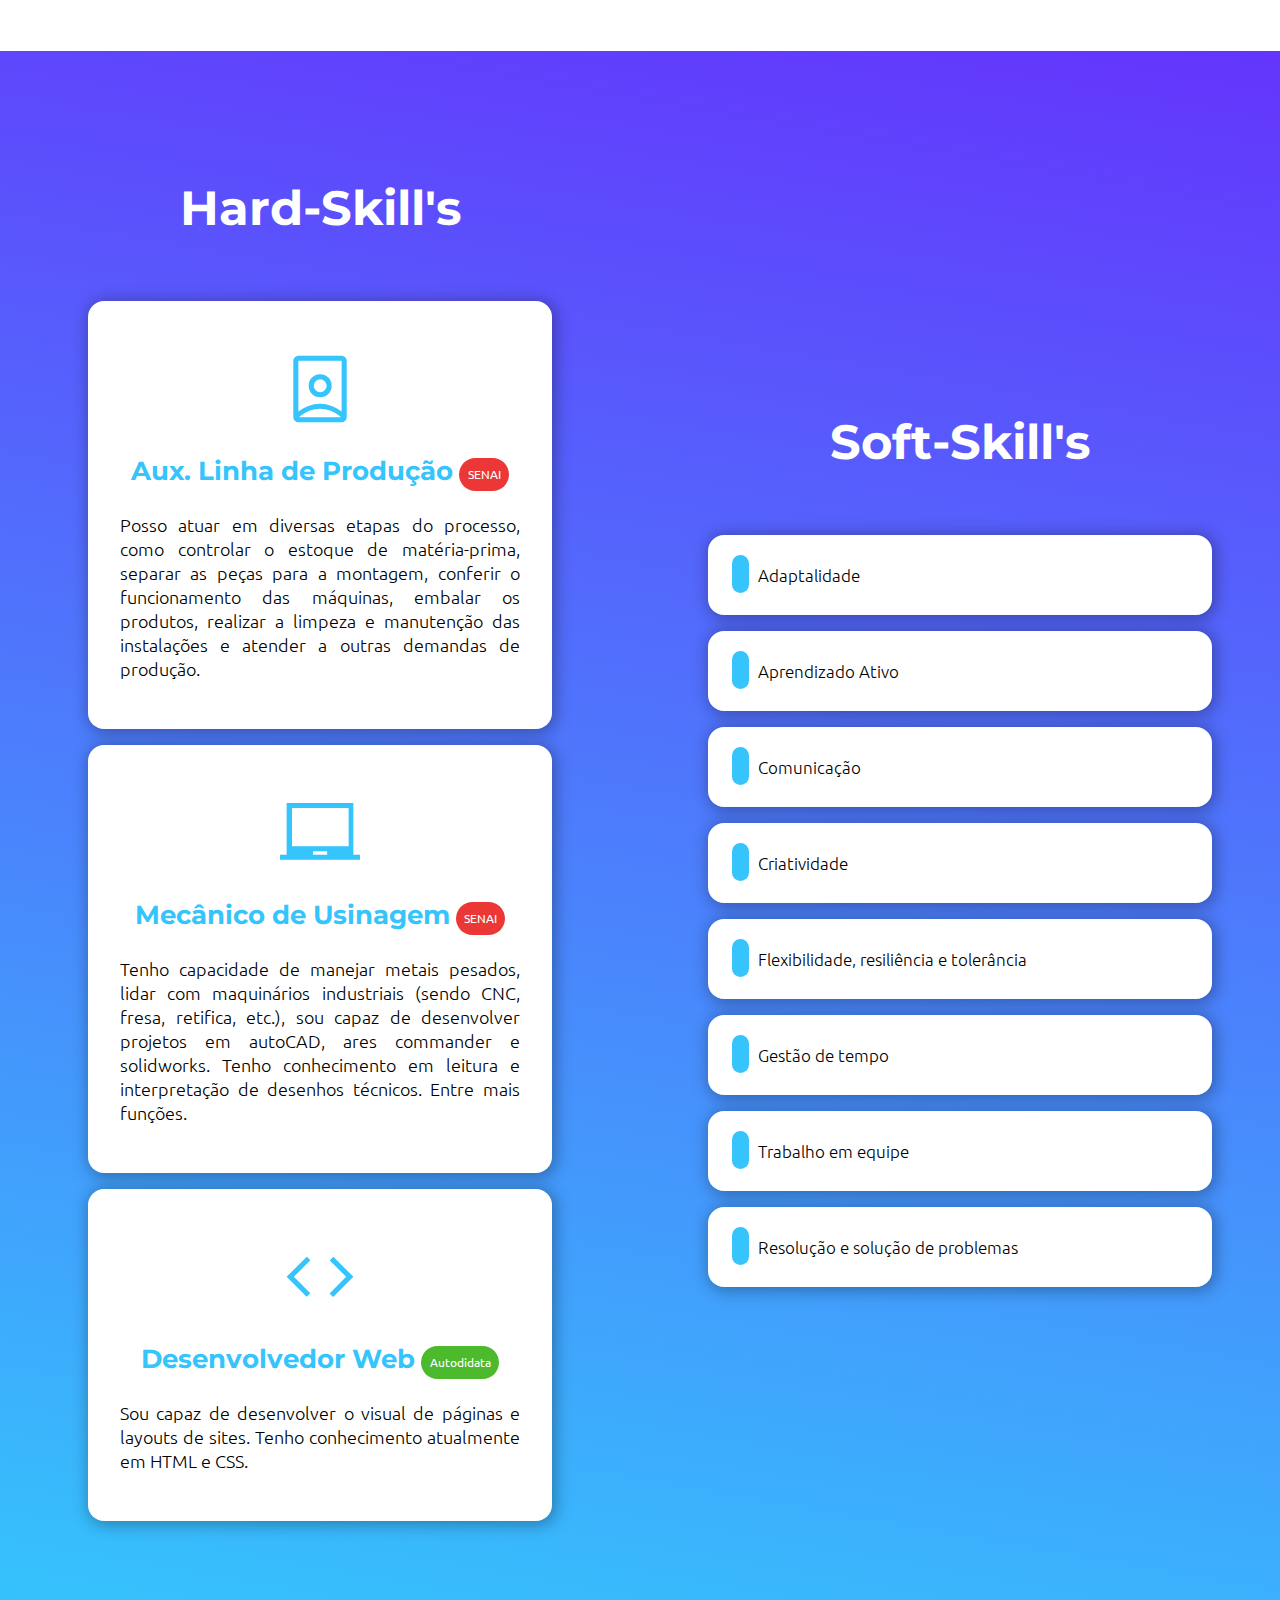
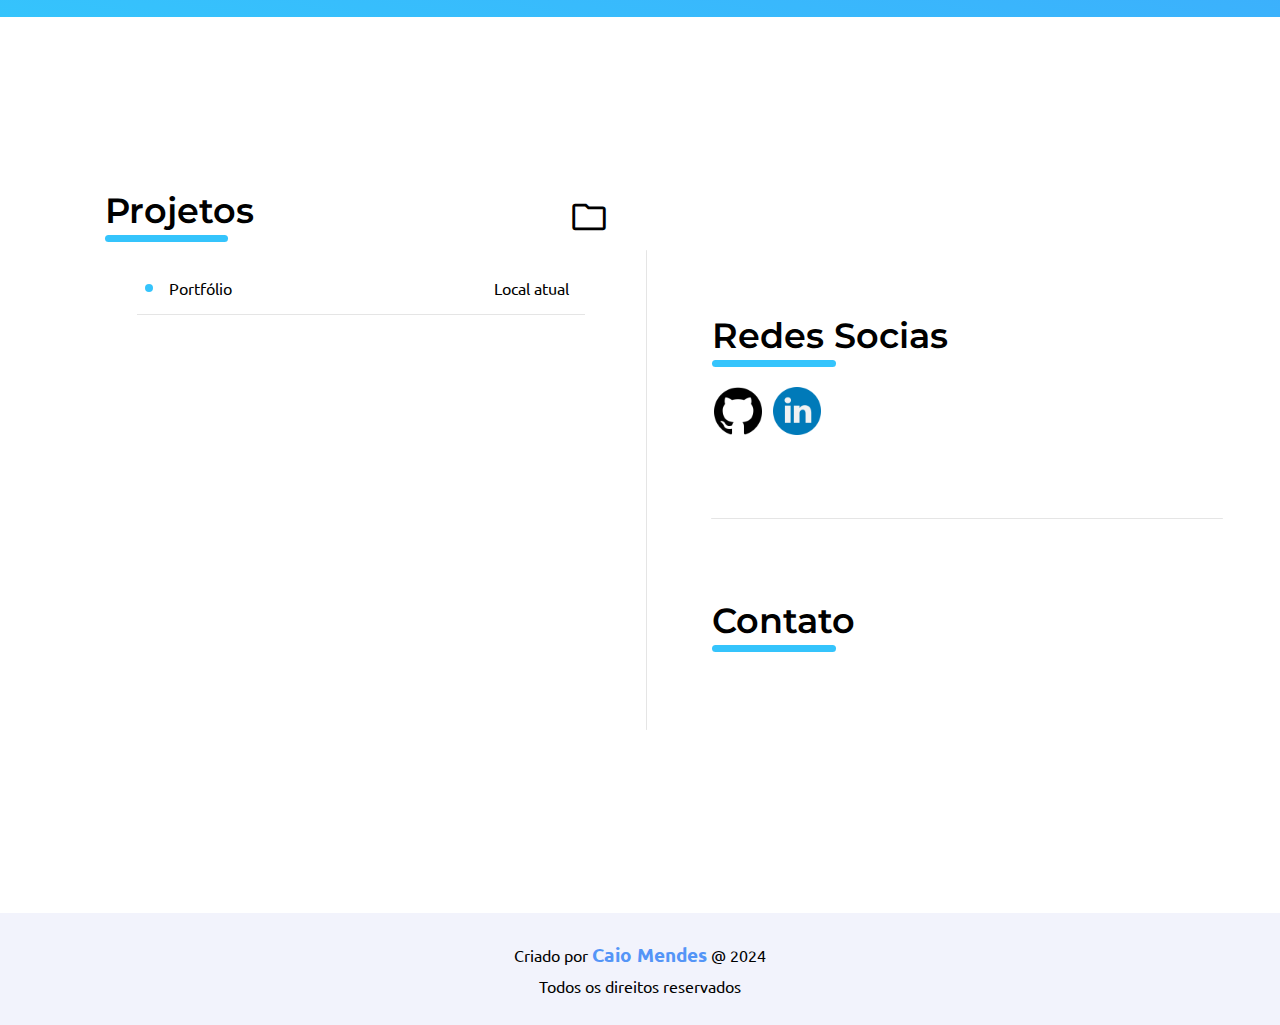
==== commit 09707877: "update simple" ====
--- a/index.html
+++ b/index.html
@@ -139,14 +139,13 @@
                 <div class="rSocial-atual">
                     <div class="rSocial-one">
                         <a href="https://github.com/caiounder"><img src="./img/icon_redes_sociais/icone_github.png" alt=""></a>
-                        <a href="https://www.instagram.com/caio.under/"><img src="./img/icon_redes_sociais/icone_instagram.png" alt=""></a>
                         <a href="https://www.linkedin.com/in/caio-mendes-825a64232?utm_source=share&utm_campaign=share_via&utm_content=profile&utm_medium=android_app"><img src="./img/icon_redes_sociais/icone_linkedin.png" alt=""></a>
                     </div>
                 </div>
                 <div class="linha estilo3"></div>
                 <h1 class="cnt-h1">Contato <div class="linha estilo2"></div></h1>
                 <div class="contato">
-                    <p><span class="material-symbols-outlined">email</span>caiomendes.alander@hotmail.com</p>
+                    <p><span class="material-symbols-outlined">email</span>--@--</p>
                     <p style="display: none;"><span class="material-symbols-outlined">call</span>+55</p>
                 </div>
             </div>
--- a/css/default.css
+++ b/css/default.css
@@ -18,6 +18,10 @@
     --roxo-azul: #6435FC;
     --roxo-claro: #A635FC;
     --roxo-meio-escuro: rgba(81, 11, 212, 0.7); /* opacity padrão 0.7 para deixar meio claro*/
+    /*Paleta Extra*/
+    --vermelho-rosado: #ED3F39;
+    --marrom-escuro: #291112;
+    --rosa: #FC7C79;
 }
 
 * {
--- a/css/theme-light.css
+++ b/css/theme-light.css
@@ -36,6 +36,7 @@
 
 .titulo span a {
     text-decoration: none;
+    font-size: .9em;
     color: #222222;
 }
 
@@ -612,7 +613,7 @@
 }
 
 /*Retirado, planejamento futuro adicionar*/
-.development, .card button, .btn-acessar { 
+.development, .card button, .btn-acessar, .contato p { 
     display: none;
 }
 
